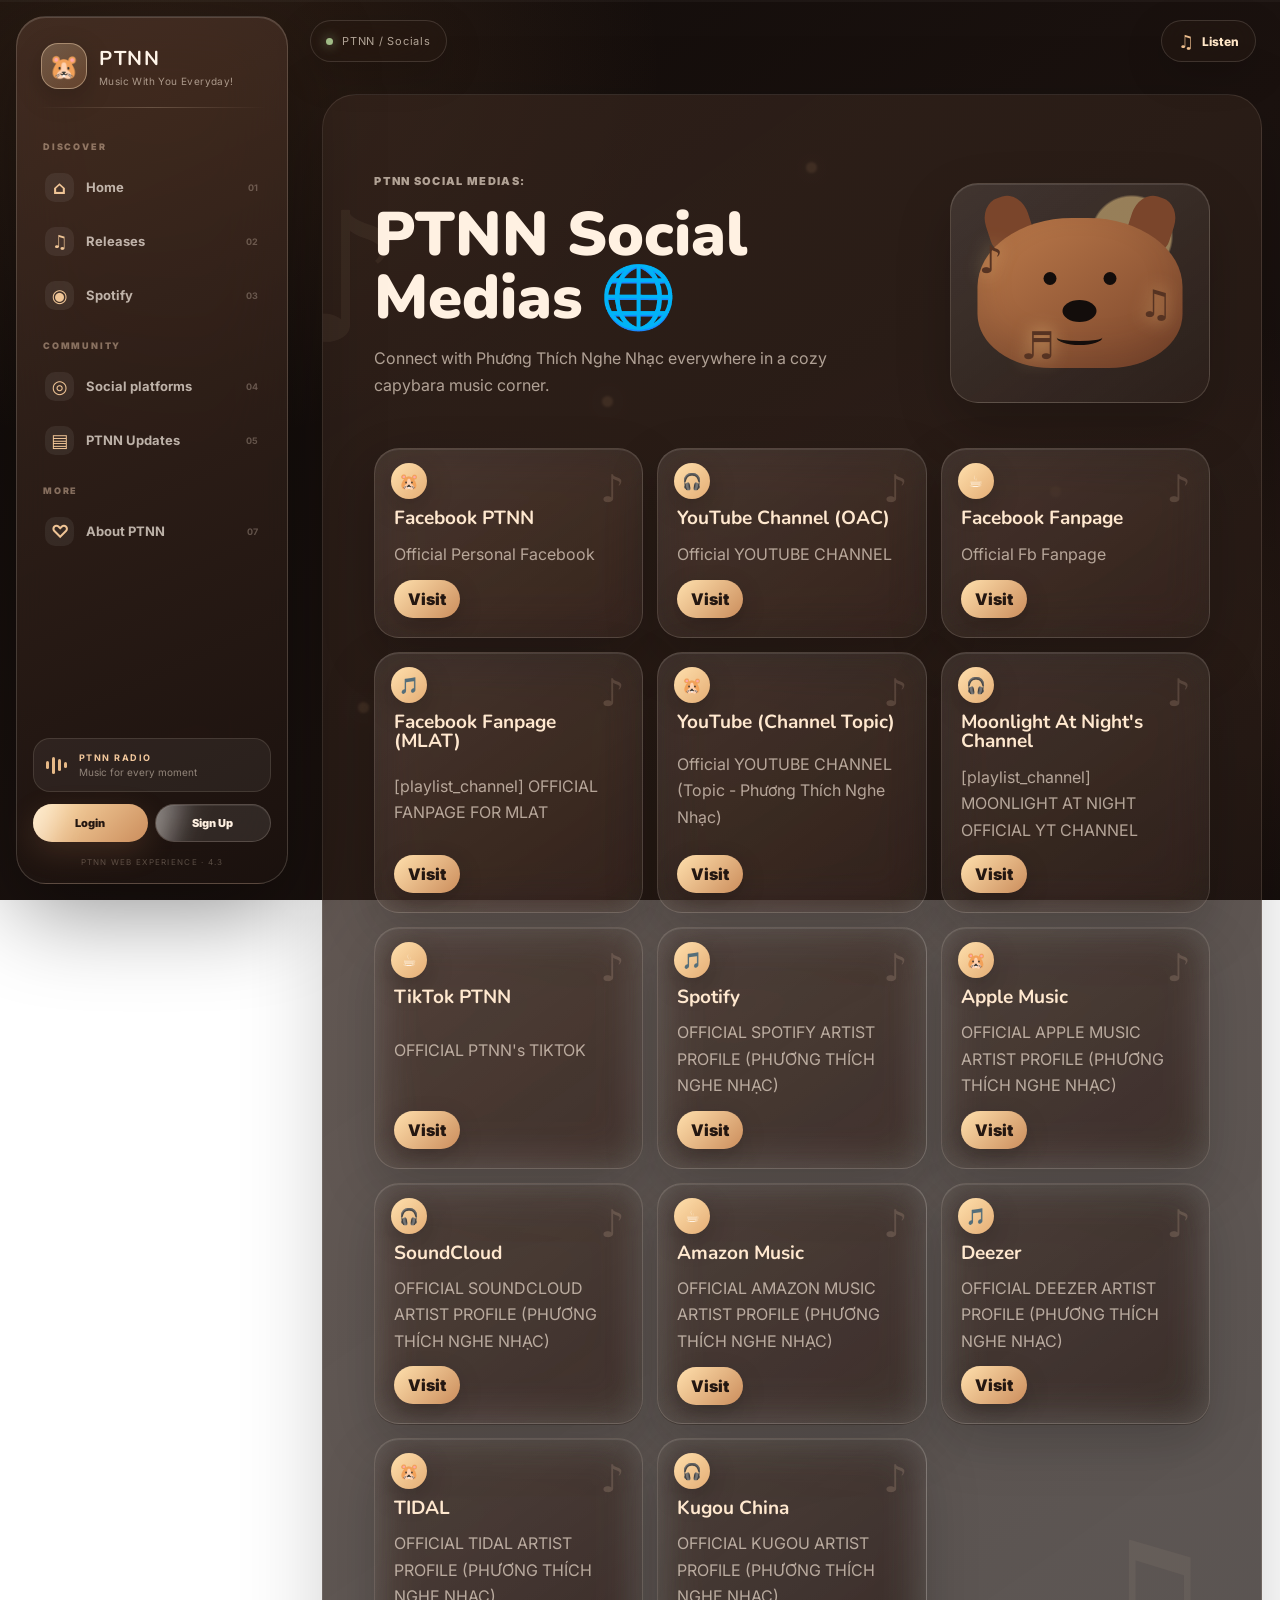
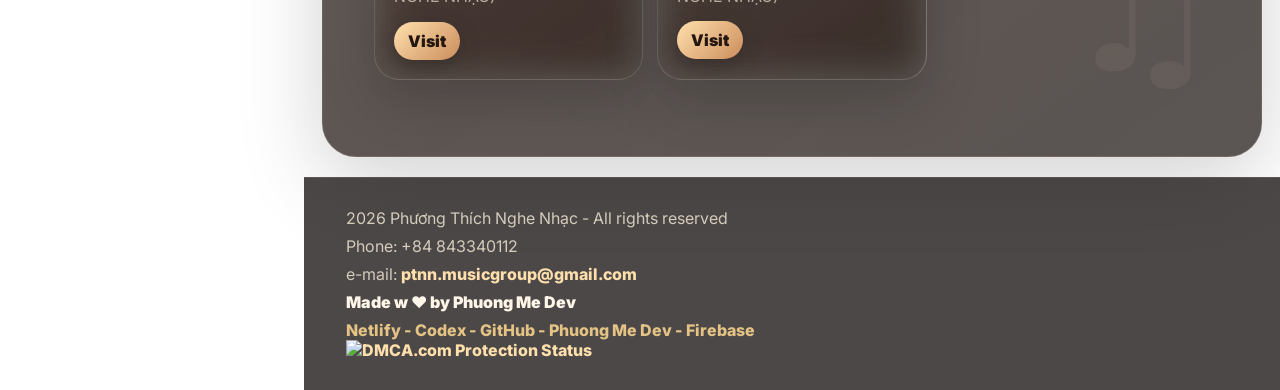
==== socials/index.html @ 7545a1f5 "Add dedicated Socials page" ====
<!doctype html><html lang="vi"><head><meta charset="utf-8"><meta name="viewport" content="width=device-width,initial-scale=1"><meta name="theme-color" content="#17100e"><title>Socials | Phương Thích Nghe Nhạc</title><base href="/"><link rel="preconnect" href="https://fonts.googleapis.com"><link rel="preconnect" href="https://fonts.gstatic.com" crossorigin><link href="https://fonts.googleapis.com/css2?family=Inter:wght@400;500;600;700;800;900&family=Nunito:wght@700;800;900&display=swap" rel="stylesheet"><link rel="stylesheet" href="/styles.css"></head><body><div class="dream-layer" aria-hidden="true">
      <span></span>
      <span></span>
      <span></span>
      <span></span>
      <span></span>
    </div>

    
    <aside class="site-sidebar" id="site-sidebar" aria-label="PTNN navigation">
      <a class="sidebar-brand" href="/" aria-label="PTNN home">
        <span class="sidebar-brand-mark">🐹</span>
        <span class="sidebar-brand-copy"><strong>PTNN</strong><small>Music With You Everyday!</small></span>
      </a>
      <div class="sidebar-divider"></div>
      <nav class="sidebar-nav" aria-label="Main navigation">
        <p class="sidebar-label">DISCOVER</p>
        <a class="sidebar-link" data-nav-link href="/"><span class="nav-icon">⌂</span><span>Home</span><i>01</i></a>
        <a class="sidebar-link" data-nav-link href="/releases"><span class="nav-icon">♫</span><span>Releases</span><i>02</i></a>
        <a class="sidebar-link" data-nav-link href="/spotify"><span class="nav-icon">◉</span><span>Spotify</span><i>03</i></a>
        <p class="sidebar-label">COMMUNITY</p>
        <a class="sidebar-link" data-nav-link href="/socials"><span class="nav-icon">◎</span><span>Social platforms</span><i>04</i></a>
        <a class="sidebar-link" data-nav-link href="/updates"><span class="nav-icon">▤</span><span>PTNN Updates</span><i>05</i></a>
        <p class="sidebar-label">MORE</p>
        <a class="sidebar-link" data-nav-link href="/about"><span class="nav-icon">♡</span><span>About PTNN</span><i>07</i></a>
      </nav>
      <div class="sidebar-bottom">
        <div class="sidebar-now-playing"><span class="equalizer"><i></i><i></i><i></i><i></i></span><span><b>PTNN RADIO</b><small>Music for every moment</small></span></div>
        <div class="auth-actions sidebar-auth" aria-label="Account actions">
          <a class="dream-button small" href="/auth#login" data-auth-link="login">Login</a>
          <a class="dream-button small light" href="/auth#signup" data-auth-link="signup">Sign Up</a>
          <button class="dream-button small hidden" type="button" data-auth="signout">Sign Out</button>
        </div>
        <span class="sidebar-version">PTNN WEB EXPERIENCE · 4.3</span>
      </div>
    </aside>
    <div class="sidebar-scrim" data-sidebar-close></div>
    <div class="site-topbar">
      <button class="sidebar-toggle" type="button" aria-label="Open navigation" aria-controls="site-sidebar" aria-expanded="false" data-sidebar-toggle><span></span><span></span><span></span></button>
      <div class="topbar-caption"><span class="topbar-live-dot"></span><span>PTNN / Socials</span></div>
      <a class="topbar-listen" href="/spotify"><span>♫</span> Listen</a>
    </div>
    <div class="scroll-progress" aria-hidden="true"><span id="scroll-progress-bar"></span></div>


    <main><section id="socials" class="social-section page-section" aria-labelledby="social-title">
        <div class="social-heading">
          <div class="section-heading">
            <p class="kicker">PTNN Social Medias:</p>
            <h2 id="social-title">PTNN Social Medias 🌐</h2>
            <p>Connect with Phương Thích Nghe Nhạc everywhere in a cozy capybara music corner.</p>
          </div>
          <div class="social-capybara" aria-label="Cute brown capybara holding music notes">
            <div class="social-capybara-ear left"></div>
            <div class="social-capybara-ear right"></div>
            <div class="social-capybara-face">
              <span class="social-capybara-eye left"></span>
              <span class="social-capybara-eye right"></span>
              <span class="social-capybara-nose"></span>
              <span class="social-capybara-mouth"></span>
            </div>
            <div class="social-capybara-note one">♪</div>
            <div class="social-capybara-note two">♫</div>
            <div class="social-capybara-note three">♬</div>
          </div>
        </div>

        <div class="social-grid">
          <article class="social-card" style="--card-delay: 0s">
            <h3>Facebook PTNN</h3>
            <p>Official Personal Facebook</p>
            <a href="https://www.facebook.com/phuongnguyencomputer.official/" target="_blank" rel="noreferrer">Visit</a>
          </article>
          <article class="social-card" style="--card-delay: .6s">
            <h3>YouTube Channel (OAC)</h3>
            <p>Official YOUTUBE CHANNEL</p>
            <a href="https://youtube.com/@ptnn.lovelytimewithmusic" target="_blank" rel="noreferrer">Visit</a>
          </article>
          <article class="social-card" style="--card-delay: .05s">
            <h3>Facebook Fanpage</h3>
            <p>Official Fb Fanpage</p>
            <a href="https://www.facebook.com/ptnn.artist.records/" target="_blank" rel="noreferrer">Visit</a>
          </article>
          <article class="social-card" style="--card-delay: .1s">
            <h3>Facebook Fanpage (MLAT)</h3>
            <p>[playlist_channel] OFFICIAL FANPAGE FOR MLAT</p>
            <a href="https://www.facebook.com/profile.php?id=61588424225139" target="_blank" rel="noreferrer">Visit</a>
          </article>
          <article class="social-card" style="--card-delay: .15s">
            <h3>YouTube (Channel Topic)</h3>
            <p>Official YOUTUBE CHANNEL (Topic - Phương Thích Nghe Nhạc)</p>
            <a href="https://www.youtube.com/channel/UCWs7igNhSPZPfvzOWKii3zQ" target="_blank" rel="noreferrer">Visit</a>
          </article>
          <article class="social-card" style="--card-delay: .2s">
            <h3>Moonlight At Night's Channel</h3>
            <p>[playlist_channel] MOONLIGHT AT NIGHT OFFICIAL YT CHANNEL</p>
            <a href="https://www.youtube.com/@moonlight_at_night_1" target="_blank" rel="noreferrer">Visit</a>
          </article>
          <article class="social-card" style="--card-delay: .25s">
            <h3>TikTok PTNN</h3>
            <p>OFFICIAL PTNN's TIKTOK</p>
            <a href="https://www.tiktok.com/@ptnn_musicgroup" target="_blank" rel="noreferrer">Visit</a>
          </article>
          <article class="social-card" style="--card-delay: .3s">
            <h3>Spotify</h3>
            <p>OFFICIAL SPOTIFY ARTIST PROFILE (PHƯƠNG THÍCH NGHE NHẠC)</p>
            <a href="https://open.spotify.com/artist/25MOkDsozYW9OaaCAwqsSC" target="_blank" rel="noreferrer">Visit</a>
          </article>
          <article class="social-card" style="--card-delay: .35s">
            <h3>Apple Music</h3>
            <p>OFFICIAL APPLE MUSIC ARTIST PROFILE (PHƯƠNG THÍCH NGHE NHẠC)</p>
            <a href="https://music.apple.com/vn/artist/ph%C6%B0%C6%A1ng-th%C3%ADch-nghe-nh%E1%BA%A1c/1836927170" target="_blank" rel="noreferrer">Visit</a>
          </article>
          <article class="social-card" style="--card-delay: .4s">
            <h3>SoundCloud</h3>
            <p>OFFICIAL SOUNDCLOUD ARTIST PROFILE (PHƯƠNG THÍCH NGHE NHẠC)</p>
            <a href="https://soundcloud.com/phuongthichnghenhac" target="_blank" rel="noreferrer">Visit</a>
          </article>
          <article class="social-card" style="--card-delay: .45s">
            <h3>Amazon Music</h3>
            <p>OFFICIAL AMAZON MUSIC ARTIST PROFILE (PHƯƠNG THÍCH NGHE NHẠC)</p>
            <a href="https://music.amazon.com/artists/B0FPDBN8TK/ph%C6%B0%C6%A1ng-th%C3%ADch-nghe-nh%E1%BA%A1c" target="_blank" rel="noreferrer">Visit</a>
          </article>
          <article class="social-card" style="--card-delay: .5s">
            <h3>Deezer</h3>
            <p>OFFICIAL DEEZER ARTIST PROFILE (PHƯƠNG THÍCH NGHE NHẠC)</p>
            <a href="https://www.deezer.com/en/artist/343954461?app_id=140685" target="_blank" rel="noreferrer">Visit</a>
          </article>
          <article class="social-card" style="--card-delay: .55s">
            <h3>TIDAL</h3>
            <p>OFFICIAL TIDAL ARTIST PROFILE (PHƯƠNG THÍCH NGHE NHẠC)</p>
            <a href="https://tidal.com/artist/66294560" target="_blank" rel="noreferrer">Visit</a>
          </article>
          <article class="social-card" style="--card-delay: .6s">
            <h3>Kugou China</h3>
            <p>OFFICIAL KUGOU ARTIST PROFILE (PHƯƠNG THÍCH NGHE NHẠC)</p>
            <a href="https://www.kugou.com/yy/html/search.html#searchType=song&searchKeyWord=Ph%C6%B0%C6%A1ng%20Th%C3%ADch%20Nghe%20Nh%E1%BA%A1c" target="_blank" rel="noreferrer">Visit</a>
          </article>
        </div>
      </section></main><footer class="site-footer">
      <div class="footer-content">
        <div class="footer-left">
          <p>2026 Phương Thích Nghe Nhạc - All rights reserved</p>
          <p>Phone: +84 843340112</p>
          <p>e-mail: <a href="mailto:ptnn.musicgroup@gmail.com">ptnn.musicgroup@gmail.com</a></p>
          <p class="footer-credit">Made w ❤️ by Phuong Me Dev</p>
          <p class="footer-stack">Netlify - Codex - GitHub - Phuong Me Dev - Firebase</p>
        </div>

        <div class="footer-right">
          <a href="//www.dmca.com/Protection/Status.aspx?ID=755dcf1e-2d8c-4315-8cd3-9f29b4ca890e" title="DMCA.com Protection Status" class="dmca-badge"> <img src="https://images.dmca.com/Badges/dmca-badge-w100-2x1-01.png?ID=755dcf1e-2d8c-4315-8cd3-9f29b4ca890e" alt="DMCA.com Protection Status" /></a>
          <script src="https://images.dmca.com/Badges/DMCABadgeHelper.min.js"></script>
        </div>
      </div>
    </footer>

    <div class="auth-modal hidden" id="auth-modal" role="dialog" aria-modal="true" aria-labelledby="auth-title">
      <div class="auth-dialog">
        <button class="modal-close" type="button" aria-label="Close login form">×</button>
        <p class="kicker">PTNN Account</p>
        <h2 id="auth-title">Login</h2>
        <p class="auth-help">Use email and password to access your PTNN account.</p>
        <div class="provider-login" aria-label="Social login options">
          <button class="provider-button google" type="button" data-modal-provider="google">
            <span>G</span>
            Continue with Google
          </button>
          <button class="provider-button facebook" type="button" data-modal-provider="facebook">
            <span>f</span>
            Continue with Facebook
          </button>
          <button class="provider-button instagram" type="button" data-modal-provider="instagram">
            <span>◎</span>
            Continue with Instagram
          </button>
        </div>
        <div class="auth-divider"><span>or use email</span></div>
        <form id="auth-form">
          <label>
            Email hoặc tên tài khoản
            <input id="auth-email" type="text" autocomplete="username" placeholder="you@example.com hoặc Phương Thích Nghe Nhạc - Admin" required />
          </label>
          <label>
            Password
            <input id="auth-password" type="password" autocomplete="current-password" minlength="6" placeholder="At least 6 characters" required />
          </label>
          <button class="dream-button" type="submit" id="auth-submit">Login</button>
          <p class="auth-message" id="auth-message" aria-live="polite"></p>
        </form>
      </div>
    </div>

    <script src="/site-auth.js"></script><script src="/site-updates.js"></script><script src="/firebase-config.js"></script><script src="https://www.gstatic.com/firebasejs/10.12.5/firebase-app-compat.js"></script><script src="https://www.gstatic.com/firebasejs/10.12.5/firebase-auth-compat.js"></script><script src="https://www.gstatic.com/firebasejs/10.12.5/firebase-firestore-compat.js"></script><script src="/script.js"></script><script src="/ui-enhancements.js"></script></body></html>
---- styles.css ----
:root {
  --espresso: #1f130f;
  --cocoa: #362017;
  --mocha: #5a3423;
  --latte: #9b653f;
  --caramel: #e0a15c;
  --honey: #ffd990;
  --cream: #fff4df;
  --paper: #fff9ef;
  --rose: #c46d58;
  --mint: #7f9c79;
  --ink: #201613;
  --soft-line: rgba(54, 32, 23, 0.16);
  --shadow: 0 26px 80px rgba(31, 19, 15, 0.22);
}

* {
  box-sizing: border-box;
}

html {
  scroll-behavior: smooth;
}

body {
  min-width: 320px;
  margin: 0;
  color: var(--ink);
  background:
    radial-gradient(circle at 18% 12%, rgba(224, 161, 92, 0.28), transparent 28%),
    radial-gradient(circle at 88% 6%, rgba(127, 156, 121, 0.18), transparent 24%),
    linear-gradient(180deg, #fff2dc 0%, #fff9ef 38%, #f5dfc5 100%);
  font-family: Inter, system-ui, -apple-system, BlinkMacSystemFont, "Segoe UI", sans-serif;
}

a {
  color: inherit;
  text-decoration: none;
}

button,
input,
textarea,
select {
  font: inherit;
}

input,
textarea,
select {
  min-height: 46px;
  padding: 0 14px;
  color: var(--ink);
  background: rgba(255, 249, 239, 0.94);
  border: 1px solid var(--soft-line);
  border-radius: 14px;
}

textarea {
  min-height: 112px;
  padding: 12px 14px;
  resize: vertical;
}

.dream-layer {
  position: fixed;
  inset: 0;
  z-index: -1;
  overflow: hidden;
  pointer-events: none;
}

.dream-layer span {
  position: absolute;
  width: 11px;
  height: 11px;
  border-radius: 50%;
  background: rgba(224, 161, 92, 0.48);
  box-shadow: 0 0 26px rgba(255, 217, 144, 0.7);
  animation: float-dream 12s ease-in-out infinite;
}

.dream-layer span:nth-child(1) {
  left: 8%;
  top: 22%;
}

.dream-layer span:nth-child(2) {
  left: 28%;
  top: 78%;
  animation-delay: -3s;
}

.dream-layer span:nth-child(3) {
  left: 63%;
  top: 18%;
  animation-delay: -7s;
}

.dream-layer span:nth-child(4) {
  left: 82%;
  top: 54%;
  animation-delay: -2s;
}

.dream-layer span:nth-child(5) {
  left: 47%;
  top: 44%;
  animation-delay: -5s;
}

.site-header {
  position: sticky;
  top: 0;
  z-index: 20;
  display: grid;
  grid-template-columns: auto minmax(0, 1fr) auto;
  gap: 18px;
  align-items: center;
  padding: 14px clamp(16px, 4vw, 52px);
  color: var(--cream);
  background: rgba(31, 19, 15, 0.9);
  border-bottom: 1px solid rgba(255, 244, 223, 0.16);
  backdrop-filter: blur(18px);
}

.brand,
.nav-links,
.auth-actions,
.hero-actions {
  display: flex;
  align-items: center;
}

.brand {
  gap: 9px;
  min-width: 190px;
  font-weight: 900;
}

.brand-icon {
  display: grid;
  width: 38px;
  height: 38px;
  place-items: center;
  flex: 0 0 auto;
  background: linear-gradient(135deg, var(--honey), var(--caramel));
  border-radius: 50%;
}

.nav-links {
  justify-content: center;
  gap: clamp(10px, 1.6vw, 22px);
  min-width: 0;
  font-size: 13px;
  font-weight: 800;
}

.nav-links a {
  color: rgba(255, 244, 223, 0.78);
  white-space: nowrap;
}

.nav-links a:hover {
  color: var(--honey);
}

.auth-actions {
  gap: 8px;
}

.hidden {
  display: none !important;
}

.page-section {
  padding: clamp(58px, 8vw, 108px) clamp(18px, 6vw, 86px);
}

.hero {
  display: grid;
  min-height: calc(100vh - 68px);
  grid-template-columns: minmax(0, 1fr) minmax(280px, 460px);
  gap: clamp(30px, 7vw, 92px);
  align-items: center;
  color: var(--cream);
  background:
    linear-gradient(115deg, rgba(31, 19, 15, 0.96), rgba(90, 52, 35, 0.84)),
    repeating-linear-gradient(90deg, rgba(255, 244, 223, 0.05) 0 1px, transparent 1px 90px),
    var(--cocoa);
}

.kicker {
  margin: 0 0 14px;
  color: var(--honey);
  font-size: 14px;
  font-weight: 900;
  letter-spacing: 0;
}

h1,
h2,
h3 {
  margin: 0;
  font-family: Nunito, Inter, sans-serif;
  letter-spacing: 0;
  line-height: 1.02;
}

h1 {
  max-width: 850px;
  font-size: clamp(48px, 8vw, 104px);
  font-weight: 900;
}

h2 {
  font-size: clamp(34px, 4.8vw, 68px);
  font-weight: 900;
}

h3 {
  font-size: 22px;
}

.tagline {
  max-width: 620px;
  margin: 18px 0 0;
  color: rgba(255, 244, 223, 0.84);
  font-size: clamp(21px, 3vw, 34px);
  font-weight: 900;
}

.hero-actions {
  flex-wrap: wrap;
  gap: 14px;
  margin-top: 34px;
}

.dream-button {
  position: relative;
  isolation: isolate;
  display: inline-flex;
  min-height: 50px;
  align-items: center;
  justify-content: center;
  overflow: hidden;
  padding: 0 22px;
  color: var(--espresso);
  background: linear-gradient(135deg, var(--honey), var(--caramel));
  border: 0;
  border-radius: 999px;
  box-shadow: 0 12px 30px rgba(224, 161, 92, 0.25);
  font-weight: 900;
  cursor: pointer;
  transition: transform 180ms ease, box-shadow 180ms ease;
}

.dream-button::before {
  content: "";
  position: absolute;
  inset: -60% auto -60% -30%;
  z-index: -1;
  width: 46%;
  background: rgba(255, 255, 255, 0.42);
  filter: blur(14px);
  transform: rotate(18deg);
  animation: button-shine 3.6s ease-in-out infinite;
}

.dream-button:hover {
  transform: translateY(-2px);
  box-shadow: 0 18px 44px rgba(224, 161, 92, 0.38);
}

.dream-button.light {
  color: var(--cream);
  background: linear-gradient(135deg, var(--latte), var(--mocha));
}

.dream-button.small {
  min-height: 38px;
  padding: 0 14px;
  font-size: 13px;
}

.dream-button.compact {
  min-height: 42px;
  padding: 0 16px;
  font-size: 14px;
}

.capybara-stage {
  position: relative;
  min-height: 430px;
  overflow: hidden;
  background:
    radial-gradient(circle at 34% 18%, rgba(255, 217, 144, 0.46), transparent 24%),
    linear-gradient(145deg, rgba(255, 244, 223, 0.18), rgba(90, 52, 35, 0.68));
  border: 1px solid rgba(255, 244, 223, 0.18);
  border-radius: 28px;
  box-shadow: var(--shadow);
}

.moon {
  position: absolute;
  top: 46px;
  right: 56px;
  width: 86px;
  height: 86px;
  border-radius: 50%;
  background: var(--honey);
  box-shadow: 0 0 60px rgba(255, 217, 144, 0.68);
}

.capybara {
  position: absolute;
  left: 50%;
  bottom: 54px;
  width: min(74%, 320px);
  aspect-ratio: 1.18;
  transform: translateX(-50%);
  animation: breathe 4s ease-in-out infinite;
}

.face {
  position: absolute;
  inset: 22% 7% 0;
  border-radius: 46% 46% 38% 38%;
  background: linear-gradient(145deg, #b97746, #7b492d);
  box-shadow: inset 0 -18px 40px rgba(54, 32, 23, 0.25);
}

.ear {
  position: absolute;
  top: 17%;
  width: 54px;
  height: 62px;
  background: #855130;
  border-radius: 45% 45% 30% 30%;
}

.ear.left {
  left: 14%;
  transform: rotate(-17deg);
}

.ear.right {
  right: 14%;
  transform: rotate(17deg);
}

.eye,
.nose {
  position: absolute;
  background: var(--espresso);
}

.eye {
  top: 42%;
  width: 15px;
  height: 15px;
  border-radius: 50%;
}

.eye.left {
  left: 36%;
}

.eye.right {
  right: 36%;
}

.nose {
  left: 50%;
  top: 56%;
  width: 38px;
  height: 24px;
  border-radius: 50%;
  transform: translateX(-50%);
}

.headphones {
  position: absolute;
  left: 50%;
  top: 9%;
  width: 75%;
  height: 54%;
  border: 13px solid var(--espresso);
  border-bottom: 0;
  border-radius: 140px 140px 0 0;
  transform: translateX(-50%);
}

.note {
  position: absolute;
  color: var(--honey);
  font-size: 42px;
  font-weight: 900;
  text-shadow: 0 0 22px rgba(255, 217, 144, 0.72);
  animation: music-note 5s ease-in-out infinite;
}

.note-one {
  left: 18%;
  top: 24%;
}

.note-two {
  right: 20%;
  top: 38%;
  animation-delay: -1.7s;
}

.note-three {
  left: 28%;
  bottom: 18%;
  animation-delay: -3s;
}

.social-card,
.about-card,
.spotify-panel {
  border: 1px solid var(--soft-line);
  border-radius: 22px;
  background: rgba(255, 249, 239, 0.78);
  box-shadow: 0 18px 52px rgba(54, 32, 23, 0.12);
}

.section-heading p,
.social-card p,
.spotify-panel p,
.about-card p {
  color: rgba(32, 22, 19, 0.7);
  line-height: 1.65;
}

.social-section {
  position: relative;
  overflow: hidden;
  background:
    radial-gradient(circle at 13% 18%, rgba(255, 217, 144, 0.42), transparent 23%),
    radial-gradient(circle at 86% 22%, rgba(196, 109, 88, 0.16), transparent 22%),
    linear-gradient(180deg, rgba(255, 244, 223, 0.78), rgba(246, 222, 196, 0.94));
}

.social-section::before,
.social-section::after {
  content: "♪";
  position: absolute;
  color: rgba(90, 52, 35, 0.11);
  font-size: 180px;
  font-weight: 900;
  pointer-events: none;
  animation: lazy-spin 16s linear infinite;
}

.social-section::before {
  left: -34px;
  top: 72px;
}

.social-section::after {
  right: 4%;
  bottom: 42px;
  content: "♫";
  animation-duration: 20s;
  animation-direction: reverse;
}

.section-heading {
  max-width: 820px;
  margin-bottom: 32px;
}

.social-heading {
  position: relative;
  z-index: 1;
  display: grid;
  grid-template-columns: minmax(0, 1fr) minmax(240px, 330px);
  gap: clamp(22px, 5vw, 58px);
  align-items: center;
  margin-bottom: 34px;
}

.social-heading .section-heading {
  margin-bottom: 0;
}

.social-capybara {
  position: relative;
  min-height: 250px;
  border: 1px solid rgba(90, 52, 35, 0.18);
  border-radius: 30px;
  background:
    radial-gradient(circle at 70% 24%, rgba(255, 217, 144, 0.92) 0 16%, transparent 17%),
    linear-gradient(145deg, rgba(255, 249, 239, 0.94), rgba(224, 161, 92, 0.38));
  box-shadow: 0 24px 70px rgba(90, 52, 35, 0.18);
  animation: social-card-float 5s ease-in-out infinite;
}

.social-capybara-face {
  position: absolute;
  left: 50%;
  bottom: 34px;
  width: 205px;
  height: 150px;
  border-radius: 46% 46% 36% 36%;
  background: linear-gradient(145deg, #bd7b4b, #7a452b);
  box-shadow: inset 0 -16px 34px rgba(54, 32, 23, 0.2);
  transform: translateX(-50%);
}

.social-capybara-ear {
  position: absolute;
  bottom: 152px;
  width: 44px;
  height: 54px;
  background: #7a452b;
  border-radius: 44% 44% 28% 28%;
}

.social-capybara-ear.left {
  left: calc(50% - 94px);
  transform: rotate(-18deg);
}

.social-capybara-ear.right {
  right: calc(50% - 94px);
  transform: rotate(18deg);
}

.social-capybara-eye,
.social-capybara-nose,
.social-capybara-mouth {
  position: absolute;
  background: var(--espresso);
}

.social-capybara-eye {
  top: 54px;
  width: 13px;
  height: 13px;
  border-radius: 50%;
  animation: capy-blink 4.5s ease-in-out infinite;
}

.social-capybara-eye.left {
  left: 66px;
}

.social-capybara-eye.right {
  right: 66px;
}

.social-capybara-nose {
  left: 50%;
  top: 82px;
  width: 34px;
  height: 22px;
  border-radius: 50%;
  transform: translateX(-50%);
}

.social-capybara-mouth {
  left: 50%;
  top: 112px;
  width: 46px;
  height: 15px;
  background: transparent;
  border-bottom: 4px solid var(--espresso);
  border-radius: 50%;
  transform: translateX(-50%);
}

.social-capybara-note {
  position: absolute;
  color: var(--mocha);
  font-size: 38px;
  font-weight: 900;
  text-shadow: 0 0 18px rgba(255, 217, 144, 0.72);
  animation: music-note 4.4s ease-in-out infinite;
}

.social-capybara-note.one {
  left: 28px;
  top: 52px;
}

.social-capybara-note.two {
  right: 36px;
  top: 96px;
  animation-delay: -1.5s;
}

.social-capybara-note.three {
  left: 70px;
  bottom: 34px;
  animation-delay: -2.7s;
}

.social-grid {
  position: relative;
  z-index: 1;
  display: grid;
  grid-template-columns: repeat(4, minmax(0, 1fr));
  gap: 16px;
}

.social-card {
  position: relative;
  display: grid;
  gap: 12px;
  min-height: 198px;
  overflow: hidden;
  padding: 56px 20px 20px;
  background:
    linear-gradient(145deg, rgba(255, 249, 239, 0.96), rgba(245, 222, 196, 0.9)),
    var(--paper);
  border-color: rgba(90, 52, 35, 0.18);
  transform: translateY(0);
  animation: card-arrive 520ms ease both, social-card-float 5.8s ease-in-out infinite;
  animation-delay: var(--card-delay, 0s), calc(var(--card-delay, 0s) + .2s);
  transition: transform 180ms ease, box-shadow 180ms ease, border-color 180ms ease;
}

.social-card::before {
  content: "🐹";
  position: absolute;
  top: 14px;
  left: 16px;
  display: grid;
  width: 36px;
  height: 36px;
  place-items: center;
  background: linear-gradient(135deg, var(--honey), var(--caramel));
  border-radius: 50%;
  box-shadow: 0 10px 22px rgba(90, 52, 35, 0.18);
}

.social-card::after {
  content: "♪";
  position: absolute;
  top: 16px;
  right: 18px;
  color: rgba(90, 52, 35, 0.18);
  font-size: 38px;
  font-weight: 900;
  animation: music-note 4.8s ease-in-out infinite;
}

.social-card:nth-child(4n + 1)::before {
  content: "🐹";
}

.social-card:nth-child(4n + 2)::before {
  content: "🎧";
}

.social-card:nth-child(4n + 3)::before {
  content: "☕";
}

.social-card:nth-child(4n + 4)::before {
  content: "🎵";
}

.social-card:hover {
  border-color: rgba(224, 161, 92, 0.55);
  box-shadow: 0 24px 72px rgba(90, 52, 35, 0.22);
  transform: translateY(-6px) rotate(-0.5deg);
}

.social-card h3 {
  position: relative;
  z-index: 1;
  color: var(--mocha);
}

.social-card p {
  position: relative;
  z-index: 1;
  overflow-wrap: anywhere;
  margin: 0;
}

.social-card a {
  position: relative;
  z-index: 1;
  align-self: end;
  width: max-content;
  color: var(--cream);
  background: linear-gradient(135deg, var(--mocha), var(--espresso));
  border-radius: 999px;
  padding: 9px 14px;
  box-shadow: 0 10px 22px rgba(54, 32, 23, 0.18);
  font-weight: 900;
  transition: transform 160ms ease, background 160ms ease;
}

.social-card a:hover {
  background: linear-gradient(135deg, var(--latte), var(--mocha));
  transform: translateY(-2px);
}

.spotify-section {
  color: var(--cream);
  background:
    linear-gradient(120deg, rgba(31, 19, 15, 0.96), rgba(90, 52, 35, 0.92)),
    var(--espresso);
}

.spotify-section .section-heading p,
.spotify-panel p {
  color: rgba(255, 244, 223, 0.72);
}

.spotify-panel {
  display: grid;
  grid-template-columns: minmax(0, 0.65fr) minmax(320px, 1fr);
  gap: 24px;
  align-items: center;
  padding: clamp(20px, 3vw, 34px);
  background: rgba(255, 244, 223, 0.1);
  border-color: rgba(255, 244, 223, 0.2);
}

iframe {
  display: block;
  width: 100%;
  border: 0;
  border-radius: 14px;
}

.updating-dots::after {
  content: "";
  display: inline-block;
  width: 3ch;
  text-align: left;
  animation: updating-dots 1.2s steps(4, end) infinite;
}

.qty-controls {
  display: inline-flex;
  align-items: center;
  gap: 8px;
  margin-top: 12px;
}

.qty-controls button {
  width: 34px;
  height: 34px;
  color: var(--cream);
  background: var(--espresso);
  border: 0;
  border-radius: 50%;
  font-weight: 900;
  cursor: pointer;
}

.qty-controls span {
  min-width: 20px;
  text-align: center;
  font-weight: 900;
}

.about-section {
  background: linear-gradient(180deg, rgba(246, 222, 196, 0.9), rgba(255, 249, 239, 0.88));
}

.about-card {
  max-width: 980px;
  padding: clamp(24px, 4vw, 48px);
}

dl {
  display: grid;
  grid-template-columns: repeat(2, minmax(0, 1fr));
  gap: 12px;
  margin: 28px 0 0;
}

dl div {
  padding: 18px;
  background: #fff3df;
  border: 1px solid var(--soft-line);
  border-radius: 16px;
}

dt {
  color: var(--latte);
  font-weight: 900;
}

dd {
  margin: 5px 0 0;
  font-weight: 900;
}

.site-footer {
  display: flex;
  flex-wrap: wrap;
  justify-content: center;
  gap: 12px 24px;
  padding: 26px clamp(18px, 6vw, 86px);
  color: rgba(255, 244, 223, 0.76);
  background: var(--espresso);
  text-align: center;
}

.site-footer p {
  margin: 0;
}

.footer-credit,
.footer-stack {
  flex-basis: 100%;
}

.footer-credit {
  color: var(--cream);
  font-weight: 900;
}

.footer-stack {
  color: rgba(255, 217, 144, 0.86);
  font-weight: 800;
}

.site-footer a {
  color: var(--honey);
  font-weight: 800;
}

.auth-modal {
  position: fixed;
  inset: 0;
  z-index: 40;
  display: grid;
  place-items: center;
  padding: 18px;
  background: rgba(31, 19, 15, 0.68);
  backdrop-filter: blur(12px);
}

.auth-dialog {
  position: relative;
  width: min(100%, 440px);
  padding: 28px;
  color: var(--ink);
  background: var(--paper);
  border: 1px solid rgba(255, 244, 223, 0.38);
  border-radius: 24px;
  box-shadow: var(--shadow);
}

.auth-dialog h2 {
  font-size: 38px;
}

.auth-help {
  color: rgba(32, 22, 19, 0.68);
  line-height: 1.55;
}

.auth-admin-note {
  max-width: 560px;
  color: rgba(255, 244, 223, 0.74);
  line-height: 1.65;
}

#auth-form {
  display: grid;
  gap: 14px;
  margin-top: 18px;
}

#auth-form label {
  display: grid;
  gap: 8px;
  font-weight: 900;
}

.modal-close {
  position: absolute;
  top: 14px;
  right: 14px;
  width: 38px;
  height: 38px;
  color: var(--cream);
  background: var(--espresso);
  border: 0;
  border-radius: 50%;
  font-size: 24px;
  line-height: 1;
  cursor: pointer;
}

.auth-message {
  min-height: 22px;
  margin: 0;
  color: var(--mocha);
  font-weight: 800;
  line-height: 1.45;
}

.auth-message.error {
  color: #9e2f23;
}

.auth-page {
  min-height: 100vh;
  color: var(--cream);
  background:
    linear-gradient(120deg, rgba(31, 19, 15, 0.96), rgba(90, 52, 35, 0.84)),
    var(--espresso);
}

.auth-screen {
  display: grid;
  min-height: 100vh;
  grid-template-columns: minmax(0, 1fr) minmax(320px, 460px);
  gap: clamp(28px, 6vw, 86px);
  align-items: center;
  padding: clamp(24px, 6vw, 80px);
}

.auth-hero-panel {
  max-width: 760px;
}

.auth-hero-panel h1 {
  font-size: clamp(44px, 7vw, 92px);
}

.back-link {
  display: inline-flex;
  margin-bottom: 30px;
  color: var(--honey);
  font-weight: 900;
}

.mini-capybara {
  display: inline-flex;
  align-items: center;
  gap: 12px;
  margin-top: 34px;
  padding: 14px 18px;
  color: var(--espresso);
  background: linear-gradient(135deg, var(--honey), var(--caramel));
  border-radius: 999px;
  box-shadow: 0 18px 44px rgba(224, 161, 92, 0.24);
}

.mini-capybara span {
  font-size: 28px;
}

.auth-page-card {
  padding: clamp(22px, 4vw, 34px);
  color: var(--ink);
  background: rgba(255, 249, 239, 0.94);
  border: 1px solid rgba(255, 244, 223, 0.26);
  border-radius: 28px;
  box-shadow: var(--shadow);
}

.auth-tabs {
  display: grid;
  grid-template-columns: 1fr 1fr;
  gap: 8px;
  padding: 6px;
  margin-bottom: 22px;
  background: #f2dfc5;
  border-radius: 999px;
}

.auth-tab {
  min-height: 44px;
  color: var(--mocha);
  background: transparent;
  border: 0;
  border-radius: 999px;
  font-weight: 900;
  cursor: pointer;
}

.auth-tab.active {
  color: var(--cream);
  background: var(--espresso);
}

.provider-login {
  display: grid;
  gap: 10px;
  margin-bottom: 18px;
}

.provider-button {
  position: relative;
  display: flex;
  min-height: 48px;
  align-items: center;
  justify-content: center;
  gap: 10px;
  overflow: hidden;
  padding: 0 16px;
  color: var(--ink);
  background: #fff7e9;
  border: 1px solid rgba(90, 52, 35, 0.18);
  border-radius: 999px;
  box-shadow: 0 12px 30px rgba(90, 52, 35, 0.12);
  font-weight: 900;
  cursor: pointer;
  transition: transform 160ms ease, box-shadow 160ms ease, border-color 160ms ease;
}

.provider-button::after {
  content: "🐹";
  position: absolute;
  right: 14px;
  opacity: 0.18;
  transform: translateY(18px);
  transition: transform 180ms ease, opacity 180ms ease;
}

.provider-button span {
  display: grid;
  width: 28px;
  height: 28px;
  place-items: center;
  flex: 0 0 auto;
  color: var(--cream);
  background: var(--mocha);
  border-radius: 50%;
  font-weight: 900;
}

.provider-button:hover {
  border-color: rgba(224, 161, 92, 0.58);
  box-shadow: 0 18px 42px rgba(90, 52, 35, 0.18);
  transform: translateY(-2px);
}

.provider-button:hover::after {
  opacity: 0.45;
  transform: translateY(0);
}

.provider-button.google span {
  background: #7a452b;
}

.provider-button.facebook span {
  background: #315c9c;
}

.provider-button.instagram span {
  background: linear-gradient(135deg, #7a452b, #c46d58, #e0a15c);
}

.auth-divider {
  display: flex;
  align-items: center;
  gap: 12px;
  margin: 4px 0 18px;
  color: rgba(32, 22, 19, 0.56);
  font-size: 13px;
  font-weight: 900;
}

.auth-divider::before,
.auth-divider::after {
  content: "";
  height: 1px;
  flex: 1;
  background: rgba(90, 52, 35, 0.16);
}

#auth-page-form {
  display: grid;
  gap: 16px;
}

#auth-page-form label {
  display: grid;
  gap: 8px;
  font-weight: 900;
}

#auth-page-form .dream-button {
  width: 100%;
}

.updates-hero {
  display: grid;
  grid-template-columns: minmax(0, 1fr) minmax(260px, 360px);
  gap: clamp(24px, 5vw, 72px);
  align-items: center;
  color: var(--cream);
  background:
    linear-gradient(120deg, rgba(31, 19, 15, 0.96), rgba(90, 52, 35, 0.84)),
    var(--espresso);
}

.updates-copy {
  max-width: 760px;
}

.updates-capybara {
  position: relative;
  min-height: 320px;
  border: 1px solid rgba(255, 244, 223, 0.18);
  border-radius: 28px;
  background:
    radial-gradient(circle at 72% 20%, rgba(255, 217, 144, 0.72) 0 16%, transparent 17%),
    linear-gradient(145deg, rgba(255, 244, 223, 0.14), rgba(90, 52, 35, 0.72));
  box-shadow: var(--shadow);
}

.updates-badge {
  position: absolute;
  top: 18px;
  left: 18px;
  display: inline-flex;
  min-height: 34px;
  align-items: center;
  padding: 0 14px;
  color: var(--espresso);
  background: linear-gradient(135deg, var(--honey), var(--caramel));
  border-radius: 999px;
  font-weight: 900;
}

.updates-capybara-face {
  position: absolute;
  left: 50%;
  bottom: 42px;
  width: 210px;
  height: 160px;
  border-radius: 46% 46% 38% 38%;
  background: linear-gradient(145deg, #bd7b4b, #7a452b);
  transform: translateX(-50%);
  animation: breathe 4s ease-in-out infinite;
}

.updates-capybara-eye,
.updates-capybara-nose {
  position: absolute;
  background: var(--espresso);
}

.updates-capybara-eye {
  top: 58px;
  width: 14px;
  height: 14px;
  border-radius: 50%;
  animation: capy-blink 4.5s ease-in-out infinite;
}

.updates-capybara-eye.left {
  left: 66px;
}

.updates-capybara-eye.right {
  right: 66px;
}

.updates-capybara-nose {
  left: 50%;
  top: 86px;
  width: 34px;
  height: 24px;
  border-radius: 50%;
  transform: translateX(-50%);
}

.updates-shell {
  display: grid;
  grid-template-columns: minmax(320px, 420px) minmax(0, 1fr);
  gap: clamp(22px, 4vw, 36px);
  align-items: start;
}

.updates-preview-section {
  background:
    radial-gradient(circle at 14% 20%, rgba(255, 217, 144, 0.32), transparent 24%),
    linear-gradient(180deg, rgba(255, 249, 239, 0.9), rgba(246, 222, 196, 0.9));
}

.updates-preview-header {
  display: flex;
  align-items: end;
  justify-content: space-between;
  gap: 20px;
  margin-bottom: 28px;
}

.updates-preview-list {
  display: grid;
  grid-template-columns: repeat(3, minmax(0, 1fr));
  gap: 18px;
}

.updates-preview-list .update-card {
  min-height: 100%;
}

.updates-preview-list .update-card h3 {
  font-size: clamp(24px, 2.4vw, 32px);
}

.updates-preview-list .update-footer .dream-button {
  min-height: 40px;
}

.release-section {
  background:
    radial-gradient(circle at 12% 18%, rgba(127, 156, 121, 0.2), transparent 28%),
    linear-gradient(180deg, rgba(255, 249, 239, 0.96), rgba(240, 225, 214, 0.88));
}

.release-heading {
  display: grid;
  gap: 12px;
  margin-bottom: 26px;
}

.release-grid {
  display: grid;
  grid-template-columns: repeat(3, minmax(0, 1fr));
  gap: 18px;
}

.release-card {
  display: grid;
  overflow: hidden;
  border: 1px solid rgba(90, 52, 35, 0.16);
  border-radius: 22px;
  background: rgba(255, 255, 255, 0.54);
  box-shadow: 0 22px 64px rgba(90, 52, 35, 0.14);
}

.release-card.empty {
  padding: 20px;
}

.featured-release {
  max-width: 860px;
}

.release-art-frame {
  aspect-ratio: 16 / 9;
  overflow: hidden;
  background: rgba(31, 19, 15, 0.08);
}

.release-art-frame img {
  display: block;
  width: 100%;
  height: 100%;
  object-fit: cover;
}

.release-card-body {
  display: grid;
  gap: 12px;
  padding: 20px;
}

.release-card-body strong {
  color: var(--mocha);
  font-family: Nunito, Inter, sans-serif;
  font-size: clamp(28px, 3.4vw, 44px);
  font-weight: 900;
  line-height: 1;
}

.release-card-body p {
  margin: 0;
  color: rgba(32, 22, 19, 0.72);
  font-weight: 800;
  line-height: 1.6;
}

.release-status {
  color: var(--mocha);
  font-weight: 900;
}

.admin-release-list {
  grid-template-columns: repeat(2, minmax(0, 1fr));
}

.updates-divider {
  height: 1px;
  margin: 4px 0;
  background: rgba(90, 52, 35, 0.16);
}

.updates-admin-card,
.updates-feed {
  padding: 24px;
  border: 1px solid rgba(90, 52, 35, 0.16);
  border-radius: 24px;
  background:
    linear-gradient(145deg, rgba(255, 249, 239, 0.96), rgba(245, 222, 196, 0.92)),
    var(--paper);
  box-shadow: 0 22px 64px rgba(90, 52, 35, 0.14);
}

.updates-admin-card {
  position: sticky;
  top: 92px;
  display: grid;
  gap: 16px;
}

.updates-session {
  display: flex;
  align-items: center;
  justify-content: space-between;
  gap: 12px;
  padding: 14px 16px;
  border-radius: 18px;
  background: rgba(255, 255, 255, 0.46);
}

.updates-session span {
  color: rgba(32, 22, 19, 0.64);
  font-weight: 800;
}

.updates-session strong {
  color: var(--mocha);
  font-size: 18px;
}

.updates-form {
  display: grid;
  gap: 16px;
}

.updates-form label {
  display: grid;
  gap: 8px;
  font-weight: 900;
}

.updates-feed {
  display: grid;
  gap: 20px;
}

.updates-list {
  display: grid;
  gap: 18px;
}

.update-card {
  display: grid;
  gap: 14px;
  padding: 20px;
  border: 1px solid rgba(90, 52, 35, 0.14);
  border-radius: 22px;
  background: rgba(255, 255, 255, 0.46);
}

.update-card.empty {
  text-align: center;
}

.update-card-meta,
.update-footer {
  display: flex;
  align-items: center;
  justify-content: space-between;
  gap: 14px;
  flex-wrap: wrap;
}

.update-card h3 {
  color: var(--mocha);
  font-size: clamp(26px, 3vw, 38px);
}

.update-tag {
  display: inline-flex;
  min-height: 32px;
  align-items: center;
  padding: 0 12px;
  color: var(--cream);
  background: var(--espresso);
  border-radius: 999px;
  font-weight: 900;
}

.update-card time,
.update-footer span {
  color: rgba(32, 22, 19, 0.6);
  font-weight: 800;
}

.update-excerpt {
  margin: 0;
  color: rgba(32, 22, 19, 0.7);
  font-size: 17px;
  line-height: 1.7;
}

.update-content {
  color: rgba(32, 22, 19, 0.84);
  line-height: 1.75;
}

.updates-delete {
  min-height: 40px;
  padding: 0 16px;
}

@keyframes float-dream {
  0%,
  100% {
    transform: translate3d(0, 0, 0) scale(1);
    opacity: 0.42;
  }
  50% {
    transform: translate3d(24px, -38px, 0) scale(1.35);
    opacity: 0.86;
  }
}

@keyframes button-shine {
  0%,
  42% {
    transform: translateX(0) rotate(18deg);
  }
  76%,
  100% {
    transform: translateX(310%) rotate(18deg);
  }
}

@keyframes breathe {
  0%,
  100% {
    transform: translateX(-50%) translateY(0);
  }
  50% {
    transform: translateX(-50%) translateY(-10px);
  }
}

@keyframes music-note {
  0%,
  100% {
    transform: translateY(0) rotate(-4deg);
    opacity: 0.55;
  }
  50% {
    transform: translateY(-22px) rotate(7deg);
    opacity: 1;
  }
}

@keyframes lazy-spin {
  0% {
    transform: rotate(0deg) scale(1);
  }
  100% {
    transform: rotate(360deg) scale(1);
  }
}

@keyframes social-card-float {
  0%,
  100% {
    translate: 0 0;
  }
  50% {
    translate: 0 -5px;
  }
}

@keyframes card-arrive {
  0% {
    opacity: 0;
    transform: translateY(16px) scale(0.98);
  }
  100% {
    opacity: 1;
    transform: translateY(0) scale(1);
  }
}

@keyframes updating-dots {
  0% {
    content: "";
  }
  25% {
    content: ".";
  }
  50% {
    content: "..";
  }
  75% {
    content: "...";
  }
  100% {
    content: "";
  }
}

@keyframes capy-blink {
  0%,
  92%,
  100% {
    transform: scaleY(1);
  }
  95% {
    transform: scaleY(0.14);
  }
}

@media (max-width: 1120px) {
  .site-header {
    grid-template-columns: 1fr;
  }

  .nav-links {
    justify-content: flex-start;
    overflow-x: auto;
    padding-bottom: 2px;
  }

  .social-grid {
    grid-template-columns: repeat(3, minmax(0, 1fr));
  }
}

@media (max-width: 860px) {
  .hero,
  .spotify-panel,
  .auth-screen,
  .updates-hero,
  .updates-shell{
    grid-template-columns: 1fr;
  }
  .social-grid,
  .release-grid,
  .updates-preview-list {
    grid-template-columns: 1fr 1fr;
  }

  .social-heading {
    grid-template-columns: 1fr;
  }

  .social-capybara {
    max-width: 360px;
  }

  .updates-admin-card {
    position: static;
  }

  .capybara-stage {
    min-height: 360px;
  }
}

@media (max-width: 620px) {
  .brand {
    min-width: 0;
  }

  .auth-actions{
    flex-wrap: wrap;
  }
  .social-grid,
  .release-grid,
  .updates-preview-list,
  dl {
    grid-template-columns: 1fr;
  }

  .updates-preview-header {
    align-items: flex-start;
    flex-direction: column;
  }

  .social-card {
    min-height: 178px;
  }

  .updates-capybara {
    min-height: 260px;
  }

  h1 {
    font-size: 43px;
  }

  .capybara-stage {
    min-height: 320px;
    border-radius: 20px;
  }

  .site-footer {
    align-items: center;
    flex-direction: column;
  }
}


/* =========================================================
   PTNN 4.3 — Glassmorphism / sidebar / motion system
   ========================================================= */
:root{
  --espresso:#130d0b;--cocoa:#211512;--mocha:#563322;--latte:#bd865c;
  --caramel:#e4ad75;--honey:#ffe0ad;--cream:#fff5e9;--paper:rgba(45,31,25,.82);
  --ink:#f7eee5;--soft-line:rgba(255,235,213,.14);
  --shadow:0 28px 90px rgba(0,0,0,.34);
  --glass:rgba(255,246,235,.075);--glass-strong:rgba(255,246,235,.12);
}
html{scroll-behavior:smooth;scroll-padding-top:90px}
body{color:var(--ink);background:
  radial-gradient(ellipse at 12% 8%,rgba(194,126,78,.17),transparent 32%),
  radial-gradient(ellipse at 90% 72%,rgba(116,73,54,.18),transparent 36%),
  linear-gradient(145deg,#100b09,#1b120f 55%,#120c0a);background-attachment:fixed}
body::before{content:"";position:fixed;inset:0;z-index:-1;pointer-events:none;opacity:.22;background-image:linear-gradient(rgba(255,255,255,.018) 1px,transparent 1px),linear-gradient(90deg,rgba(255,255,255,.018) 1px,transparent 1px);background-size:54px 54px}
.dream-layer span{background:rgba(242,190,135,.38);box-shadow:0 0 32px rgba(255,210,160,.45);filter:blur(1px)}
.site-header{display:none!important}
.site-sidebar{position:fixed;inset:16px auto 16px 16px;z-index:60;width:272px;display:flex;flex-direction:column;padding:22px 16px 16px;border:1px solid rgba(255,239,222,.17);border-radius:30px;background:linear-gradient(155deg,rgba(74,51,40,.72),rgba(26,18,15,.78));box-shadow:0 28px 90px rgba(0,0,0,.42),inset 0 1px 0 rgba(255,255,255,.14);backdrop-filter:blur(34px) saturate(155%);-webkit-backdrop-filter:blur(34px) saturate(155%)}
.sidebar-brand{display:flex;align-items:center;gap:12px;padding:4px 8px 18px;color:var(--cream)}
.sidebar-brand-mark{display:grid;width:46px;height:46px;place-items:center;border:1px solid rgba(255,226,190,.42);border-radius:17px;background:linear-gradient(145deg,rgba(255,225,184,.26),rgba(191,128,82,.3));box-shadow:0 8px 28px rgba(0,0,0,.2);font-size:24px}
.sidebar-brand-copy{display:grid;gap:3px}.sidebar-brand-copy strong{font-family:Nunito,Inter,sans-serif;font-size:20px;letter-spacing:.08em}.sidebar-brand-copy small{color:rgba(255,239,222,.57);font-size:10px;letter-spacing:.04em}
.sidebar-divider{height:1px;margin:0 4px 18px;background:linear-gradient(90deg,transparent,rgba(255,228,197,.22),transparent)}
.sidebar-nav{display:grid;gap:6px;overflow:auto;scrollbar-width:thin;scrollbar-color:rgba(255,221,184,.22) transparent}
.sidebar-label{margin:15px 10px 5px;color:rgba(255,221,190,.43);font-size:9px;font-weight:900;letter-spacing:.2em}
.sidebar-link{position:relative;display:flex;min-height:48px;align-items:center;gap:12px;padding:0 11px;color:rgba(255,245,235,.69);border:1px solid transparent;border-radius:16px;font-size:13px;font-weight:700;transition:background .25s ease,color .25s ease,border-color .25s ease,transform .25s ease}
.sidebar-link .nav-icon{display:grid;width:29px;height:29px;place-items:center;border-radius:10px;background:rgba(255,255,255,.065);color:#f0c596;font-size:18px;transition:transform .3s ease,background .3s ease}
.sidebar-link i{margin-left:auto;color:rgba(255,235,216,.28);font-size:9px;font-style:normal;letter-spacing:.08em}
.sidebar-link:hover,.sidebar-link.active{color:#fff7ed;background:linear-gradient(110deg,rgba(242,190,135,.17),rgba(255,255,255,.045));border-color:rgba(255,224,190,.14);transform:translateX(3px)}
.sidebar-link:hover .nav-icon,.sidebar-link.active .nav-icon{background:rgba(231,177,124,.2);transform:scale(1.06)}
.sidebar-link.active::before{content:"";position:absolute;left:-1px;top:12px;bottom:12px;width:3px;border-radius:0 5px 5px 0;background:linear-gradient(#ffe0ad,#bf8054);box-shadow:0 0 14px rgba(255,211,163,.6)}
.sidebar-bottom{margin-top:auto;padding-top:18px}
.sidebar-now-playing{display:flex;align-items:center;gap:12px;padding:13px 12px;border:1px solid rgba(255,232,210,.12);border-radius:17px;background:rgba(255,255,255,.055)}
.sidebar-now-playing>span:last-child{display:grid;gap:3px}.sidebar-now-playing b{font-size:9px;letter-spacing:.16em;color:#f4c99d}.sidebar-now-playing small{font-size:10px;color:rgba(255,239,222,.48)}
.equalizer{height:22px;display:flex;align-items:center;gap:3px}.equalizer i{display:block;width:3px;height:8px;border-radius:4px;background:#e7b987;animation:eq .9s ease-in-out infinite alternate}.equalizer i:nth-child(2){height:17px;animation-delay:-.4s}.equalizer i:nth-child(3){height:12px;animation-delay:-.7s}.equalizer i:nth-child(4){height:6px;animation-delay:-.2s}
.sidebar-auth{display:flex;flex-wrap:wrap;gap:7px;margin-top:12px}.sidebar-auth .dream-button{flex:1;min-width:0;padding:0 10px;font-size:11px}
.sidebar-version{display:block;margin:15px 4px 0;text-align:center;color:rgba(255,232,210,.27);font-size:8px;letter-spacing:.16em}
.site-topbar{position:fixed;top:20px;left:310px;right:24px;z-index:45;display:flex;align-items:center;gap:14px;pointer-events:none}
.topbar-caption,.topbar-listen,.sidebar-toggle{pointer-events:auto;border:1px solid rgba(255,239,222,.14);background:rgba(37,25,20,.52);box-shadow:0 12px 40px rgba(0,0,0,.16);backdrop-filter:blur(24px) saturate(150%);-webkit-backdrop-filter:blur(24px) saturate(150%)}
.topbar-caption{display:flex;align-items:center;gap:9px;min-height:42px;padding:0 15px;border-radius:999px;color:rgba(255,241,225,.65);font-size:11px;letter-spacing:.07em}
.topbar-live-dot{width:7px;height:7px;border-radius:50%;background:#a6c28b;box-shadow:0 0 12px rgba(166,194,139,.8);animation:livepulse 2s ease-in-out infinite}
.topbar-listen{display:inline-flex;align-items:center;gap:8px;min-height:42px;margin-left:auto;padding:0 16px;border-radius:999px;color:#ffe6c7;font-size:12px;font-weight:800;transition:transform .25s ease,background .25s ease}
.topbar-listen:hover{transform:translateY(-2px);background:rgba(255,255,255,.12)}
.topbar-listen span{font-size:18px;color:#edbd8d}
.sidebar-toggle{display:none;width:42px;height:42px;align-items:center;justify-content:center;flex-direction:column;gap:5px;border-radius:14px;cursor:pointer}
.sidebar-toggle span{width:16px;height:2px;border-radius:4px;background:#ffe8d0;transition:transform .25s ease,opacity .25s ease}
.scroll-progress{position:fixed;top:0;left:0;right:0;z-index:80;height:2px;background:rgba(255,255,255,.035);pointer-events:none}.scroll-progress span{display:block;width:0;height:100%;background:linear-gradient(90deg,#a76e49,#ffe0ad,#d28e60);box-shadow:0 0 12px rgba(255,210,160,.6)}
main,.site-footer{margin-left:304px}
main{padding-top:74px}
.page-section{position:relative;padding:clamp(44px,6vw,82px) clamp(22px,4vw,58px);scroll-margin-top:80px}
.hero{min-height:calc(100svh - 74px);grid-template-columns:minmax(0,1.08fr) minmax(260px,.82fr);gap:clamp(24px,4vw,58px);margin:0 18px 24px;padding:clamp(32px,5vw,68px);border:1px solid rgba(255,239,222,.13);border-radius:36px;background:radial-gradient(ellipse at 82% 16%,rgba(225,172,121,.16),transparent 35%),linear-gradient(130deg,rgba(55,36,28,.88),rgba(23,16,13,.9));box-shadow:0 30px 100px rgba(0,0,0,.24);overflow:hidden}
.hero::after{content:"";position:absolute;inset:0;pointer-events:none;background:linear-gradient(115deg,transparent 30%,rgba(255,255,255,.035) 48%,transparent 66%);transform:translateX(-110%);animation:heroSheen 10s ease-in-out infinite}
.hero-copy{position:relative;z-index:1}.hero h1{font-size:clamp(42px,6vw,82px);line-height:1.02;background:linear-gradient(100deg,#fff4e5 15%,#eec79d 54%,#fff7ec 90%);-webkit-background-clip:text;background-clip:text;color:transparent;text-shadow:0 12px 55px rgba(230,177,128,.08)}
.kicker{color:#e8b987;letter-spacing:.12em;text-transform:uppercase;font-size:11px}
.tagline{color:rgba(255,242,228,.68);font-size:clamp(18px,2.5vw,27px)}
.capybara-stage{min-height:380px;border-radius:34px;border:1px solid rgba(255,236,216,.18);background:radial-gradient(circle at 35% 20%,rgba(246,206,159,.18),transparent 32%),linear-gradient(145deg,rgba(255,255,255,.1),rgba(255,255,255,.025));box-shadow:inset 0 1px 0 rgba(255,255,255,.12),0 25px 75px rgba(0,0,0,.24);backdrop-filter:blur(18px);animation:floatStage 7s ease-in-out infinite}
.moon{filter:drop-shadow(0 0 28px rgba(255,218,165,.55));animation:moonGlow 5s ease-in-out infinite}.capybara{filter:drop-shadow(0 20px 22px rgba(0,0,0,.28))}
.social-section,.release-section,.spotify-section,.updates-preview-section,.about-section{margin:20px 18px;border:1px solid rgba(255,238,220,.11);border-radius:34px;overflow:hidden;background:linear-gradient(145deg,rgba(54,37,29,.76),rgba(27,19,16,.72));box-shadow:0 24px 85px rgba(0,0,0,.18)}
.social-section::before,.social-section::after{color:rgba(255,220,184,.055)}
.section-heading p,.social-card p,.spotify-panel p,.about-card p,.release-card-body p{color:rgba(255,239,223,.63)}
.section-heading h2,.release-heading h2,.about-card h2,.updates-feed h2{color:#fff1e2}
.social-heading{grid-template-columns:minmax(0,1fr) minmax(190px,260px)}
.social-capybara{min-height:220px;border-radius:28px;border:1px solid rgba(255,235,213,.16);background:radial-gradient(circle at 70% 24%,rgba(255,217,144,.48) 0 16%,transparent 17%),linear-gradient(145deg,rgba(255,255,255,.11),rgba(255,255,255,.025));box-shadow:inset 0 1px 0 rgba(255,255,255,.1),0 22px 55px rgba(0,0,0,.2)}
.social-grid{grid-template-columns:repeat(3,minmax(0,1fr));gap:14px}
.social-card,.about-card,.spotify-panel,.release-card,.update-card,.updates-admin-card,.updates-feed{color:var(--cream);border:1px solid rgba(255,239,222,.14);border-radius:25px;background:linear-gradient(145deg,rgba(255,255,255,.105),rgba(255,255,255,.035));box-shadow:inset 0 1px 0 rgba(255,255,255,.09),0 20px 54px rgba(0,0,0,.2);backdrop-filter:blur(22px) saturate(145%);-webkit-backdrop-filter:blur(22px) saturate(145%)}
.social-card{min-height:190px;padding:60px 19px 19px;animation:social-card-float 7s ease-in-out infinite;animation-delay:var(--card-delay,0s)}
.social-card h3{color:#ffe8cf;font-size:19px}.social-card::before{box-shadow:0 8px 28px rgba(0,0,0,.22)}.social-card::after{color:rgba(255,220,184,.16)}
.social-card a{color:#241711;background:linear-gradient(135deg,#ffe0ad,#cb8d5c);box-shadow:0 8px 25px rgba(0,0,0,.2)}
.social-card:hover,.release-card:hover{border-color:rgba(255,218,178,.34);box-shadow:inset 0 1px 0 rgba(255,255,255,.14),0 28px 70px rgba(0,0,0,.28);transform:translateY(-7px)}
.release-grid{grid-template-columns:repeat(3,minmax(0,1fr));gap:18px}.release-card{overflow:hidden}.release-art-frame{aspect-ratio:1/1}.release-art-frame img{transition:transform .7s cubic-bezier(.2,.7,.2,1)}.release-card:hover img{transform:scale(1.055)}.release-card-body strong{color:#ffe5c8;font-size:clamp(25px,2.7vw,36px)}
.update-tag,.release-status{display:inline-flex;align-items:center;width:max-content;padding:6px 10px;border:1px solid rgba(255,221,186,.17);border-radius:999px;background:rgba(255,221,186,.09);color:#f3c99f;font-size:10px;font-weight:800;letter-spacing:.05em}
.spotify-section{background:linear-gradient(145deg,rgba(42,31,25,.92),rgba(17,13,11,.94))}.spotify-panel{grid-template-columns:minmax(0,.7fr) minmax(300px,1fr);padding:clamp(20px,3vw,34px)}
.updates-preview-header{align-items:center}.updates-preview-list{grid-template-columns:repeat(2,minmax(0,1fr))}.updates-form label{color:#f6e6d5}
input,textarea,select{color:#fff1e4;background:rgba(16,11,9,.55);border:1px solid rgba(255,231,207,.17);border-radius:14px;box-shadow:inset 0 1px 0 rgba(255,255,255,.035)}
input::placeholder,textarea::placeholder{color:rgba(255,236,218,.36)}
input:focus,textarea:focus,select:focus{outline:2px solid rgba(230,180,132,.35);border-color:rgba(255,218,178,.5)}
.about-card{max-width:none}.about-card dl div{background:rgba(255,255,255,.06);border-color:rgba(255,239,222,.12)}dt{color:#e5b481}dd{color:#fff0e1}
.site-footer{justify-content:space-between;align-items:center;gap:12px 22px;padding:30px 42px;border-top:1px solid rgba(255,239,222,.1);background:rgba(13,9,8,.74);backdrop-filter:blur(24px);text-align:left}.footer-left{display:grid;gap:8px}.footer-right{margin-left:auto}.footer-credit,.footer-stack{flex-basis:auto}
.dream-button{color:#241711;background:linear-gradient(135deg,#ffe0ad,#cb8d5c);box-shadow:0 10px 30px rgba(203,141,92,.18);transition:transform .28s cubic-bezier(.2,.8,.2,1),box-shadow .28s ease,filter .28s ease}
.dream-button:hover{transform:translateY(-3px) scale(1.015);filter:brightness(1.06);box-shadow:0 18px 42px rgba(203,141,92,.28)}
.dream-button.light{color:#fff0e1;background:rgba(255,255,255,.09);border:1px solid rgba(255,239,222,.18);box-shadow:inset 0 1px 0 rgba(255,255,255,.08)}
.auth-dialog,.auth-page-card{color:#fff0e1;background:linear-gradient(145deg,rgba(68,47,36,.94),rgba(27,19,16,.96));border:1px solid rgba(255,239,222,.18);border-radius:30px;box-shadow:0 35px 100px rgba(0,0,0,.45);backdrop-filter:blur(28px)}
.auth-dialog h2,.auth-page-card h2{color:#fff0e1}.auth-help,.auth-page-card p{color:rgba(255,239,223,.64)}
.provider-button{color:#fff0e1;background:rgba(255,255,255,.07);border-color:rgba(255,239,222,.14)}
.auth-divider{color:rgba(255,239,223,.55)}.auth-divider::before,.auth-divider::after{background:rgba(255,239,223,.15)}
.auth-tabs{background:rgba(255,255,255,.07)}.auth-tab{color:#f4d9bd}.auth-tab.active{color:#251711;background:linear-gradient(135deg,#ffe0ad,#cb8d5c)}
.updates-hero{margin:0 18px 22px;padding-top:clamp(100px,11vw,140px);border:1px solid rgba(255,239,222,.13);border-radius:34px;background:radial-gradient(ellipse at 78% 15%,rgba(231,177,124,.16),transparent 34%),linear-gradient(130deg,rgba(55,36,28,.88),rgba(23,16,13,.9))}
.updates-capybara{border-radius:30px;background:linear-gradient(145deg,rgba(255,255,255,.1),rgba(255,255,255,.025));border-color:rgba(255,239,222,.16);backdrop-filter:blur(20px)}
.updates-shell{grid-template-columns:minmax(290px,380px) minmax(0,1fr);gap:22px}
.updates-admin-card,.updates-feed{position:relative;top:auto;background:linear-gradient(145deg,rgba(255,255,255,.09),rgba(255,255,255,.035))}
.updates-admin-card h2,.updates-feed h2{font-size:clamp(26px,3vw,40px)}
.updates-session{background:rgba(255,255,255,.06)}.updates-session span{color:rgba(255,239,223,.56)}.updates-session strong{color:#ffe0bd}
.update-card{background:rgba(255,255,255,.055)}.update-card h3{color:#fff0e1}.update-card p,.update-content,.update-footer{color:rgba(255,239,223,.65)}
.release-card.empty,.update-card.empty{color:#fff0e1}
.auth-page{background:radial-gradient(ellipse at 18% 15%,rgba(190,126,82,.22),transparent 32%),linear-gradient(145deg,#100b09,#211512)}
.auth-page-card{background:linear-gradient(145deg,rgba(67,46,35,.94),rgba(29,20,16,.96))}
.mini-capybara{color:#251711}
.sidebar-scrim{display:none}
.reveal-ready .reveal-on-scroll{opacity:0;transform:translateY(24px) scale(.985);filter:blur(4px);transition:opacity .75s ease,transform .75s cubic-bezier(.2,.75,.2,1),filter .75s ease}
.reveal-ready .reveal-on-scroll.is-visible{opacity:1;transform:translateY(0) scale(1);filter:blur(0)}
.social-card,.release-card,.update-card,.about-card,.spotify-panel{position:relative;isolation:isolate}
.social-card::selection,.release-card::selection{background:rgba(255,220,180,.3)}
@keyframes eq{from{transform:scaleY(.45);opacity:.6}to{transform:scaleY(1);opacity:1}}
@keyframes livepulse{0%,100%{opacity:1;box-shadow:0 0 0 0 rgba(166,194,139,.3)}50%{opacity:.6;box-shadow:0 0 0 7px rgba(166,194,139,0)}}
@keyframes heroSheen{0%,70%,100%{transform:translateX(-110%)}85%{transform:translateX(110%)}}
@keyframes floatStage{0%,100%{transform:translateY(0)}50%{transform:translateY(-9px)}}
@keyframes moonGlow{0%,100%{box-shadow:0 0 35px rgba(255,217,144,.45)}50%{box-shadow:0 0 72px rgba(255,217,144,.8)}}
@media(max-width:1100px){.site-sidebar{width:244px}.site-topbar{left:278px}main,.site-footer{margin-left:276px}.social-grid{grid-template-columns:repeat(2,minmax(0,1fr))}.release-grid{grid-template-columns:repeat(2,minmax(0,1fr))}.updates-shell{grid-template-columns:minmax(260px,330px) minmax(0,1fr)}}
@media(max-width:820px){
 .site-sidebar{inset:10px auto 10px 10px;width:min(300px,calc(100vw - 54px));transform:translateX(calc(-100% - 18px));transition:transform .36s cubic-bezier(.2,.8,.2,1)}
 body.sidebar-open .site-sidebar{transform:translateX(0)}
 .sidebar-scrim{position:fixed;inset:0;z-index:55;display:block;background:rgba(8,5,4,.58);opacity:0;visibility:hidden;backdrop-filter:blur(5px);transition:opacity .3s ease,visibility .3s ease}
 body.sidebar-open .sidebar-scrim{opacity:1;visibility:visible}
 .site-topbar{top:12px;left:12px;right:12px;gap:10px}.sidebar-toggle{display:flex;flex:0 0 auto}.topbar-caption{min-height:40px;font-size:10px}.topbar-listen{min-height:40px}
 main,.site-footer{margin-left:0}main{padding-top:66px}
 .hero,.updates-hero{margin:0 10px 14px;border-radius:26px;min-height:auto;grid-template-columns:1fr;padding:46px 24px}
 .capybara-stage{min-height:310px}.social-section,.release-section,.spotify-section,.updates-preview-section,.about-section{margin:14px 10px;border-radius:26px}
 .page-section{padding:42px 22px}.social-heading{grid-template-columns:1fr}.social-capybara{display:none}
 .updates-shell{grid-template-columns:1fr}.updates-admin-card{position:relative;top:auto}
 .site-footer{margin-left:0;padding:28px 22px}.footer-right{margin:8px auto 0}
}
@media(max-width:560px){
 .topbar-caption{max-width:52vw;overflow:hidden;white-space:nowrap;text-overflow:ellipsis}.topbar-listen{padding:0 12px;font-size:11px}
 .hero h1{font-size:clamp(38px,12vw,58px)}.hero-actions{gap:10px}.hero-actions .dream-button{flex:1;padding:0 12px;font-size:12px}
 .social-grid,.release-grid,.updates-preview-list,.admin-release-list{grid-template-columns:1fr}
 .social-card{min-height:168px}.spotify-panel{grid-template-columns:1fr}.spotify-panel iframe{min-height:352px}.updates-preview-header{align-items:flex-start;flex-direction:column}.about-card dl{grid-template-columns:1fr}.site-footer{display:grid;text-align:center}.footer-left{justify-items:center}
 .auth-screen{grid-template-columns:1fr;padding:24px 16px}.auth-hero-panel h1{font-size:clamp(38px,11vw,58px)}
}
@media(prefers-reduced-motion:reduce){
 html{scroll-behavior:auto}*,*::before,*::after{animation-duration:.01ms!important;animation-iteration-count:1!important;transition-duration:.01ms!important}
 .reveal-ready .reveal-on-scroll{opacity:1;transform:none;filter:none}
}

/* Auth page is intentionally full-canvas; the sidebar offset applies only to site pages. */
body:not(.auth-page) main, body:not(.auth-page) .site-footer{margin-left:304px}
.auth-page main.auth-screen{margin-left:0;padding-top:clamp(24px,6vw,80px)}
@media(max-width:1100px){body:not(.auth-page) main,body:not(.auth-page) .site-footer{margin-left:276px}}
@media(max-width:820px){body:not(.auth-page) main,body:not(.auth-page) .site-footer{margin-left:0}}
.social-card::after{content:"♪";position:absolute;top:16px;right:18px;color:rgba(255,220,184,.16);font-size:38px;font-weight:900;pointer-events:none;animation:music-note 4.8s ease-in-out infinite}
.social-card::selection,.release-card::selection{background:rgba(255,220,180,.3)}
.release-card::after,.spotify-panel::after,.about-card::after{content:"";position:absolute;inset:0;z-index:0;border-radius:inherit;pointer-events:none;background:radial-gradient(260px circle at var(--spot-x,50%) var(--spot-y,50%),rgba(255,225,190,.08),transparent 72%);opacity:0;transition:opacity .3s ease}
.release-card:hover::after,.spotify-panel:hover::after,.about-card:hover::after{opacity:1}
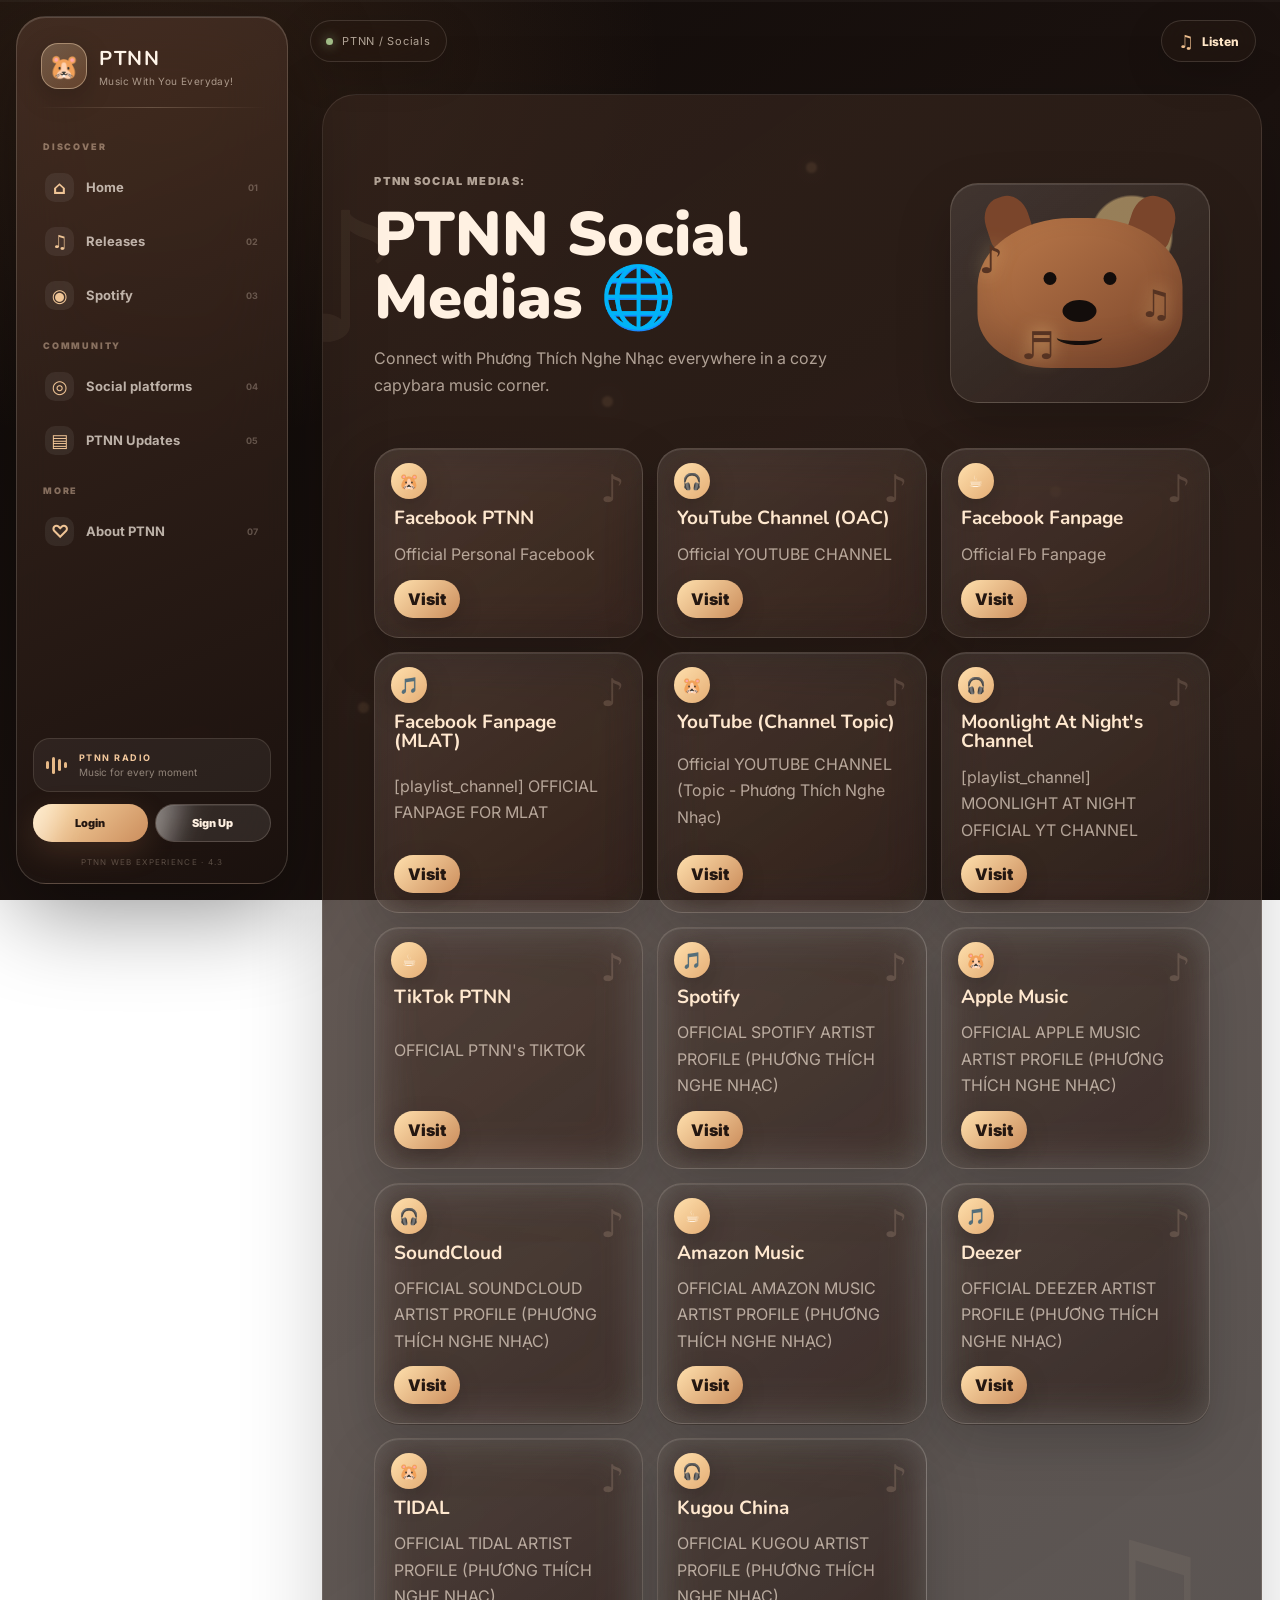
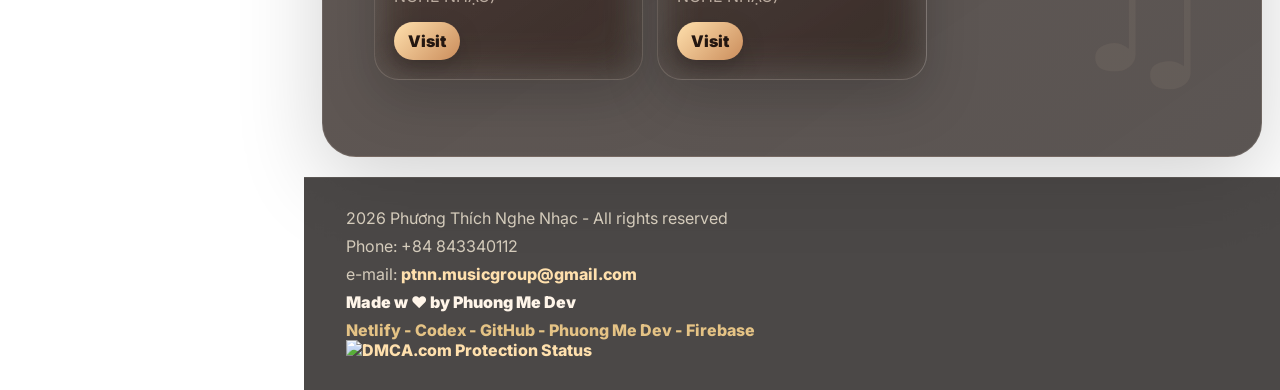
==== commit 5eb6161c: "Update PTNN official YouTube OAC link" ====
--- a/socials/index.html
+++ b/socials/index.html
@@ -74,7 +74,7 @@
           <article class="social-card" style="--card-delay: .6s">
             <h3>YouTube Channel (OAC)</h3>
             <p>Official YOUTUBE CHANNEL</p>
-            <a href="https://youtube.com/@ptnn.lovelytimewithmusic" target="_blank" rel="noreferrer">Visit</a>
+            <a href="https://youtube.com/@ptnn.official" target="_blank" rel="noreferrer">Visit</a>
           </article>
           <article class="social-card" style="--card-delay: .05s">
             <h3>Facebook Fanpage</h3>
